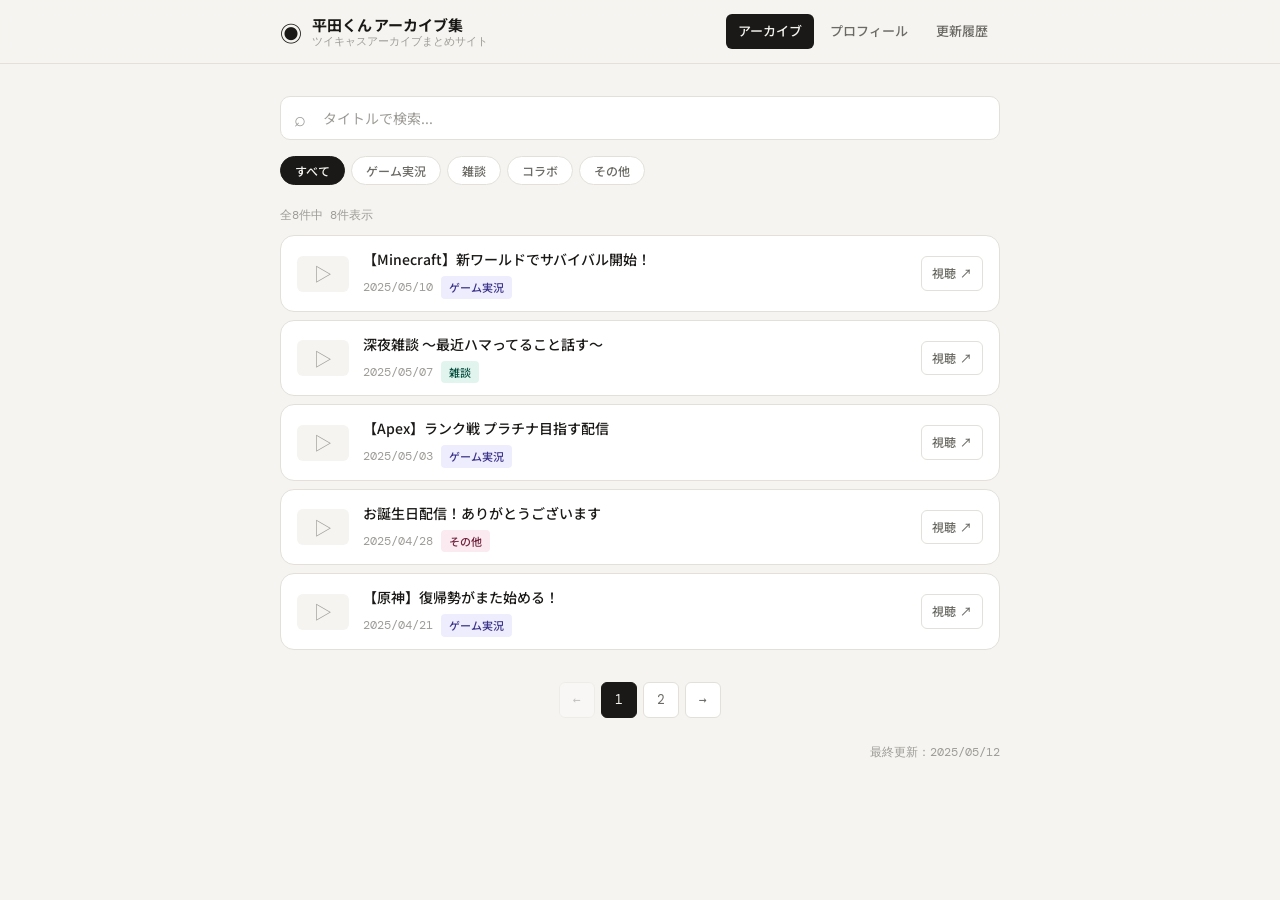
==== index.html @ e13c31fb "タイトル変更" ====
<!DOCTYPE html>
<html lang="ja">
<head>
  <meta charset="UTF-8" />
  <meta name="viewport" content="width=device-width, initial-scale=1.0" />
  <title>平田くん アーカイブまとめサイト</title>
  <link rel="stylesheet" href="/css/style.css" />
  <link rel="preconnect" href="https://fonts.googleapis.com" />
  <link rel="preconnect" href="https://fonts.gstatic.com" crossorigin />
  <link href="https://fonts.googleapis.com/css2?family=Noto+Sans+JP:wght@400;500;700&family=DM+Mono:wght@400;500&display=swap" rel="stylesheet" />
</head>
<body>

  <header class="site-header">
    <div class="inner">
      <div class="header-left">
        <div class="site-logo">
          <span class="logo-icon">◉</span>
          <div>
            <p class="site-name">平田くん アーカイブ集</p>
            <p class="site-sub">ツイキャスアーカイブまとめサイト</p>
          </div>
        </div>
      </div>
      <nav class="site-nav">
        <a href="#" class="nav-link active">アーカイブ</a>
        <a href="#" class="nav-link">プロフィール</a>
        <a href="#" class="nav-link">更新履歴</a>
      </nav>
    </div>
  </header>

  <main class="main">
    <div class="inner">

      <div class="search-wrap">
        <span class="search-icon">⌕</span>
        <input type="text" id="searchInput" class="search-input" placeholder="タイトルで検索..." />
      </div>

      <div class="filter-row" id="filterRow">
        <button class="tag active" data-cat="all">すべて</button>
        <button class="tag" data-cat="game">ゲーム実況</button>
        <button class="tag" data-cat="talk">雑談</button>
        <button class="tag" data-cat="collab">コラボ</button>
        <button class="tag" data-cat="other">その他</button>
      </div>

      <p class="result-count" id="resultCount"></p>

      <ul class="archive-list" id="archiveList">
        <!-- カードはJSで描画されます -->
      </ul>

      <div class="pagination" id="pagination"></div>

      <p class="update-note">最終更新：2025/05/12</p>

    </div>
  </main>

  <script src="/js/main.js"></script>
</body>
</html>
---- css/style.css ----
/* ===========================
   リセット & 基本設定
=========================== */
*, *::before, *::after {
  box-sizing: border-box;
  margin: 0;
  padding: 0;
}

:root {
  --bg:          #f5f4f0;
  --surface:     #ffffff;
  --border:      #e2e0d8;
  --border-dark: #c8c6bc;
  --text:        #1a1917;
  --text-muted:  #6b6a65;
  --text-faint:  #9e9c97;
  --accent:      #2a2a2a;

  --badge-game-bg:   #eeedfe;
  --badge-game-text: #3c3489;
  --badge-talk-bg:   #e1f5ee;
  --badge-talk-text: #085041;
  --badge-collab-bg: #faeeda;
  --badge-collab-text: #633806;
  --badge-other-bg:  #fbeaf0;
  --badge-other-text: #72243e;

  --radius-sm: 6px;
  --radius-md: 10px;
  --radius-lg: 14px;

  --font-body: 'Noto Sans JP', sans-serif;
  --font-mono: 'DM Mono', monospace;

  --header-h: 64px;
}

html { font-size: 16px; }

body {
  font-family: var(--font-body);
  background: var(--bg);
  color: var(--text);
  line-height: 1.7;
  min-height: 100vh;
}

/* ===========================
   レイアウト
=========================== */
.inner {
  max-width: 760px;
  margin: 0 auto;
  padding: 0 1.25rem;
}

/* ===========================
   ヘッダー
=========================== */
.site-header {
  position: sticky;
  top: 0;
  z-index: 100;
  height: var(--header-h);
  background: rgba(245, 244, 240, 0.88);
  backdrop-filter: blur(10px);
  border-bottom: 1px solid var(--border);
}

.site-header .inner {
  height: 100%;
  display: flex;
  align-items: center;
  justify-content: space-between;
  gap: 1rem;
}

.site-logo {
  display: flex;
  align-items: center;
  gap: 10px;
}

.logo-icon {
  font-size: 22px;
  line-height: 1;
  color: var(--text);
  flex-shrink: 0;
}

.site-name {
  font-size: 15px;
  font-weight: 700;
  letter-spacing: -0.01em;
  color: var(--text);
  line-height: 1.3;
}

.site-sub {
  font-size: 11px;
  color: var(--text-faint);
  font-family: var(--font-mono);
  line-height: 1.2;
}

.site-nav {
  display: flex;
  gap: 4px;
  flex-shrink: 0;
}

.nav-link {
  font-size: 13px;
  font-weight: 500;
  color: var(--text-muted);
  text-decoration: none;
  padding: 6px 12px;
  border-radius: var(--radius-sm);
  transition: background 0.15s, color 0.15s;
}

.nav-link:hover {
  background: var(--border);
  color: var(--text);
}

.nav-link.active {
  background: var(--text);
  color: var(--bg);
}

/* ===========================
   メイン
=========================== */
.main {
  padding: 2rem 0 4rem;
}

/* ===========================
   検索バー
=========================== */
.search-wrap {
  position: relative;
  margin-bottom: 1rem;
}

.search-icon {
  position: absolute;
  left: 14px;
  top: 50%;
  transform: translateY(-50%);
  font-size: 20px;
  color: var(--text-faint);
  pointer-events: none;
  line-height: 1;
}

.search-input {
  width: 100%;
  height: 44px;
  padding: 0 14px 0 42px;
  background: var(--surface);
  border: 1px solid var(--border);
  border-radius: var(--radius-md);
  font-size: 14px;
  font-family: var(--font-body);
  color: var(--text);
  outline: none;
  transition: border-color 0.15s;
}

.search-input::placeholder {
  color: var(--text-faint);
}

.search-input:focus {
  border-color: var(--border-dark);
}

/* ===========================
   フィルタータグ
=========================== */
.filter-row {
  display: flex;
  flex-wrap: wrap;
  gap: 6px;
  margin-bottom: 1.25rem;
}

.tag {
  font-size: 12px;
  font-weight: 500;
  padding: 5px 14px;
  border-radius: 100px;
  border: 1px solid var(--border);
  color: var(--text-muted);
  background: var(--surface);
  cursor: pointer;
  transition: background 0.15s, color 0.15s, border-color 0.15s;
  font-family: var(--font-body);
}

.tag:hover {
  border-color: var(--border-dark);
  color: var(--text);
}

.tag.active {
  background: var(--text);
  color: var(--bg);
  border-color: var(--text);
}

/* ===========================
   件数表示
=========================== */
.result-count {
  font-size: 12px;
  font-family: var(--font-mono);
  color: var(--text-faint);
  margin-bottom: 10px;
}

/* ===========================
   アーカイブカード
=========================== */
.archive-list {
  list-style: none;
  display: flex;
  flex-direction: column;
  gap: 8px;
}

.archive-card {
  display: flex;
  align-items: center;
  gap: 14px;
  background: var(--surface);
  border: 1px solid var(--border);
  border-radius: var(--radius-lg);
  padding: 12px 16px;
  transition: border-color 0.15s, transform 0.1s;
  animation: fadeIn 0.2s ease both;
}

.archive-card:hover {
  border-color: var(--border-dark);
  transform: translateY(-1px);
}

@keyframes fadeIn {
  from { opacity: 0; transform: translateY(6px); }
  to   { opacity: 1; transform: translateY(0); }
}

.card-thumb {
  width: 52px;
  height: 36px;
  background: var(--bg);
  border-radius: var(--radius-sm);
  display: flex;
  align-items: center;
  justify-content: center;
  flex-shrink: 0;
  font-size: 18px;
  color: var(--text-faint);
}

.card-body {
  flex: 1;
  min-width: 0;
}

.card-title {
  font-size: 14px;
  font-weight: 500;
  color: var(--text);
  white-space: nowrap;
  overflow: hidden;
  text-overflow: ellipsis;
}

.card-meta {
  display: flex;
  align-items: center;
  gap: 8px;
  margin-top: 4px;
}

.card-date {
  font-size: 12px;
  font-family: var(--font-mono);
  color: var(--text-faint);
}

.badge {
  font-size: 11px;
  font-weight: 500;
  padding: 2px 8px;
  border-radius: 4px;
}

.badge-game   { background: var(--badge-game-bg);   color: var(--badge-game-text); }
.badge-talk   { background: var(--badge-talk-bg);   color: var(--badge-talk-text); }
.badge-collab { background: var(--badge-collab-bg); color: var(--badge-collab-text); }
.badge-other  { background: var(--badge-other-bg);  color: var(--badge-other-text); }

.card-link {
  font-size: 12px;
  font-weight: 500;
  color: var(--text-muted);
  text-decoration: none;
  display: flex;
  align-items: center;
  gap: 4px;
  flex-shrink: 0;
  padding: 6px 10px;
  border: 1px solid var(--border);
  border-radius: var(--radius-sm);
  transition: background 0.15s, border-color 0.15s, color 0.15s;
}

.card-link:hover {
  background: var(--bg);
  border-color: var(--border-dark);
  color: var(--text);
}

/* ===========================
   ページネーション
=========================== */
.pagination {
  display: flex;
  align-items: center;
  justify-content: center;
  gap: 6px;
  margin-top: 2rem;
}

.page-btn {
  font-size: 13px;
  font-family: var(--font-mono);
  min-width: 36px;
  height: 36px;
  padding: 0 10px;
  border: 1px solid var(--border);
  border-radius: var(--radius-sm);
  background: var(--surface);
  color: var(--text-muted);
  cursor: pointer;
  transition: background 0.15s, color 0.15s, border-color 0.15s;
}

.page-btn:hover:not(:disabled) {
  border-color: var(--border-dark);
  color: var(--text);
}

.page-btn.active {
  background: var(--text);
  color: var(--bg);
  border-color: var(--text);
}

.page-btn:disabled {
  opacity: 0.35;
  cursor: default;
}

/* ===========================
   更新日
=========================== */
.update-note {
  font-size: 12px;
  font-family: var(--font-mono);
  color: var(--text-faint);
  text-align: right;
  margin-top: 1.5rem;
}

/* ===========================
   空の状態
=========================== */
.empty-state {
  text-align: center;
  padding: 3rem 0;
  color: var(--text-faint);
  font-size: 14px;
}

/* ===========================
   レスポンシブ
=========================== */
@media (max-width: 560px) {
  .site-sub { display: none; }
  .nav-link { padding: 6px 8px; font-size: 12px; }
  .card-link span { display: none; }
  .card-link { padding: 6px; }
}
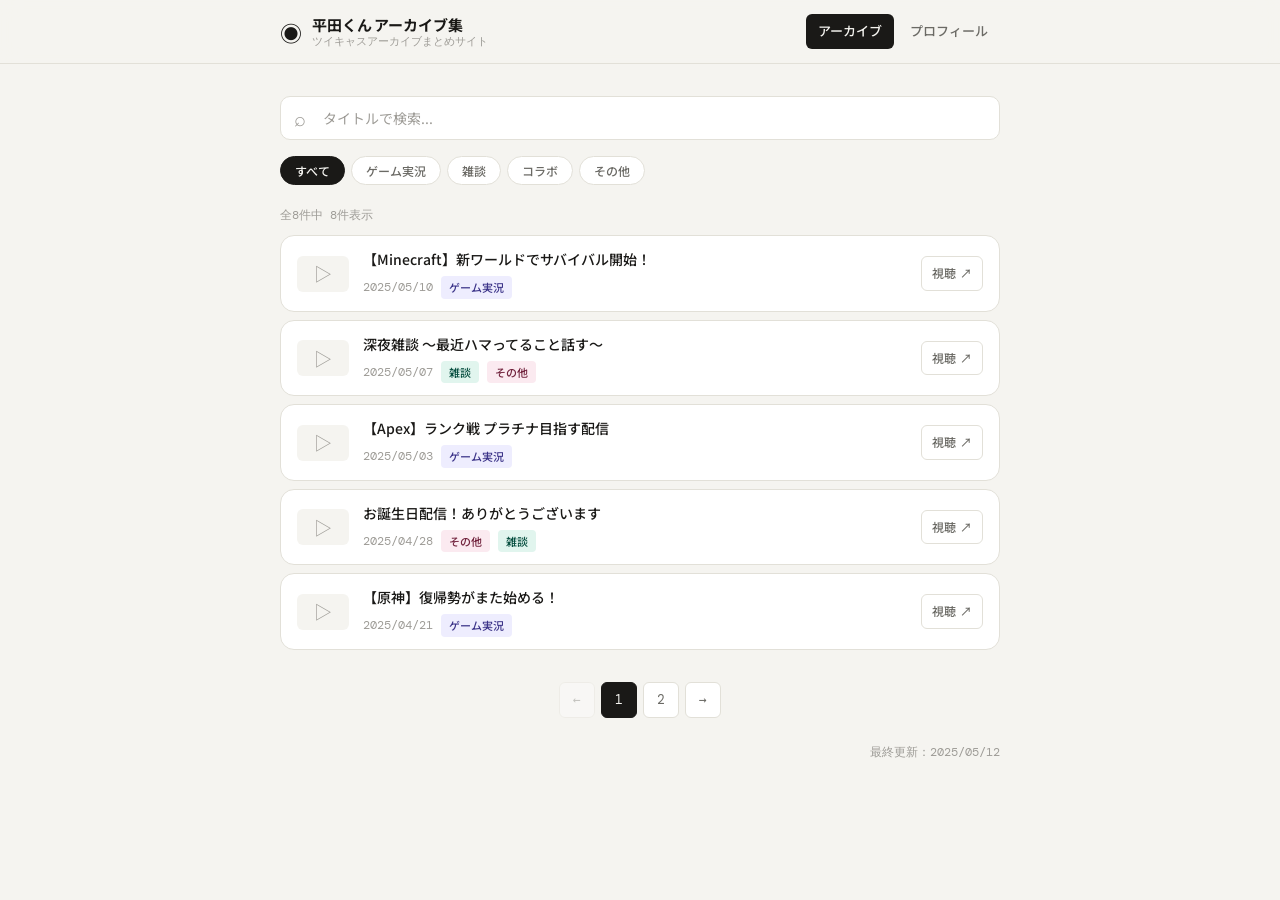
==== commit 6458af7d: "タグ複数設定 絞り込み調整" ====
--- a/index.html
+++ b/index.html
@@ -23,9 +23,8 @@
         </div>
       </div>
       <nav class="site-nav">
-        <a href="#" class="nav-link active">アーカイブ</a>
-        <a href="#" class="nav-link">プロフィール</a>
-        <a href="#" class="nav-link">更新履歴</a>
+        <a href="index.html" class="nav-link active">アーカイブ</a>
+        <a href="profile.html" class="nav-link">プロフィール</a>
       </nav>
     </div>
   </header>
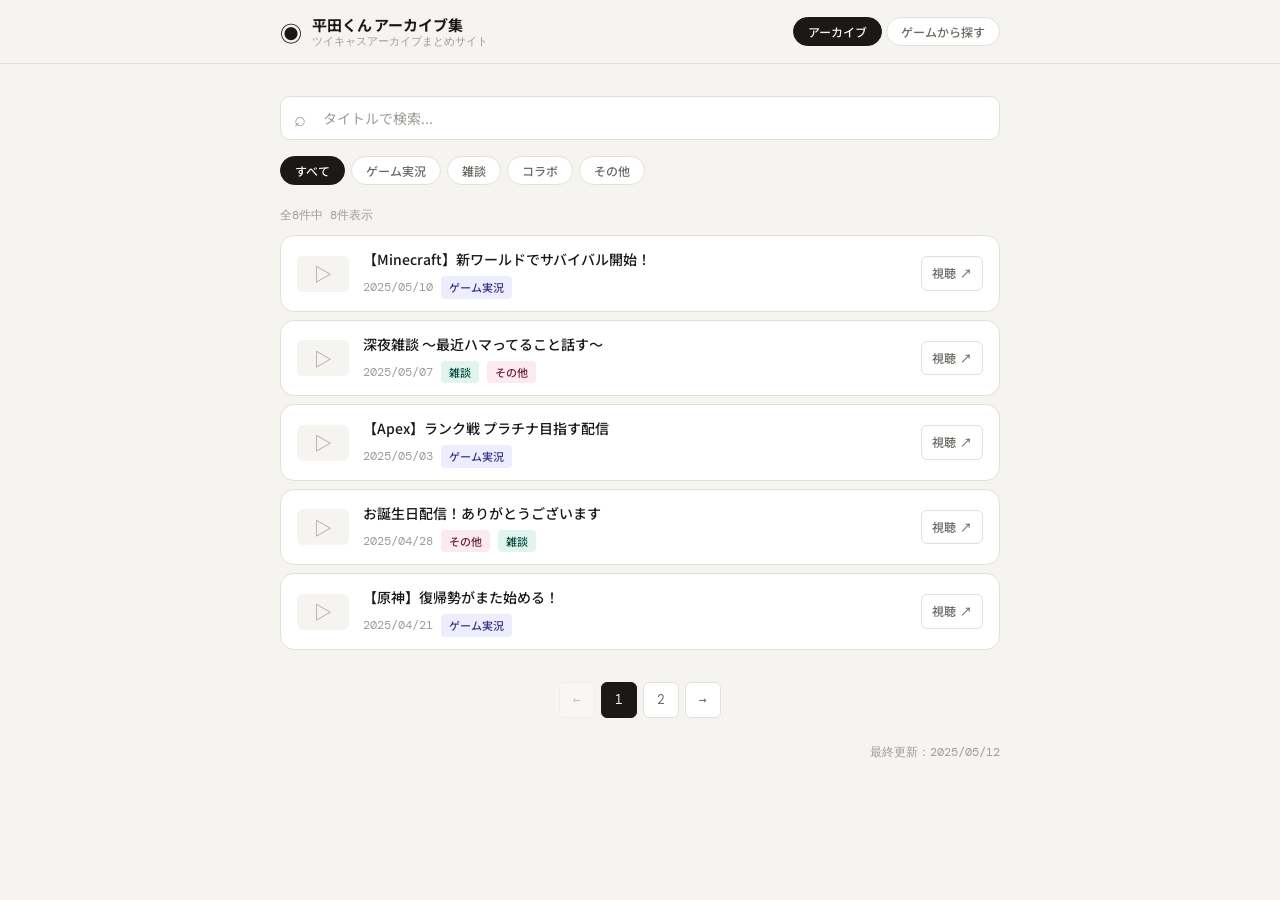
==== commit 65cc904e: "ゲーム一覧からモーダルで詳細表示" ====
--- a/index.html
+++ b/index.html
@@ -22,39 +22,59 @@
           </div>
         </div>
       </div>
-      <nav class="site-nav">
-        <a href="index.html" class="nav-link active">アーカイブ</a>
-        <a href="profile.html" class="nav-link">プロフィール</a>
-      </nav>
+
+        <!-- タブボタン -->
+        <div id="tabRow">
+            <button class="tag active" data-tab="archive">アーカイブ</button>
+            <button class="tag" data-tab="game">ゲームから探す</button>
+        </div>
     </div>
   </header>
 
   <main class="main">
     <div class="inner">
 
-      <div class="search-wrap">
-        <span class="search-icon">⌕</span>
-        <input type="text" id="searchInput" class="search-input" placeholder="タイトルで検索..." />
-      </div>
+        <!-- アーカイブセクション（既存をこれで囲む） -->
+        <section id="archiveSection">
 
-      <div class="filter-row" id="filterRow">
-        <button class="tag active" data-cat="all">すべて</button>
-        <button class="tag" data-cat="game">ゲーム実況</button>
-        <button class="tag" data-cat="talk">雑談</button>
-        <button class="tag" data-cat="collab">コラボ</button>
-        <button class="tag" data-cat="other">その他</button>
-      </div>
+            <div class="search-wrap">
+            <span class="search-icon">⌕</span>
+                <input type="text" id="searchInput" class="search-input" placeholder="タイトルで検索..." />
+            </div>
 
-      <p class="result-count" id="resultCount"></p>
+            <div class="filter-row" id="filterRow">
+                <button class="tag active" data-cat="all">すべて</button>
+                <button class="tag" data-cat="game">ゲーム実況</button>
+                <button class="tag" data-cat="talk">雑談</button>
+                <button class="tag" data-cat="collab">コラボ</button>
+                <button class="tag" data-cat="other">その他</button>
+            </div>
 
-      <ul class="archive-list" id="archiveList">
-        <!-- カードはJSで描画されます -->
-      </ul>
+            <p class="result-count" id="resultCount"></p>
 
-      <div class="pagination" id="pagination"></div>
+            <ul class="archive-list" id="archiveList">
+                <!-- カードはJSで描画されます -->
+            </ul>
 
-      <p class="update-note">最終更新：2025/05/12</p>
+            <div class="pagination" id="pagination"></div>
 
+            <p class="update-note">最終更新：2025/05/12</p>
+        </section>
+
+         <!-- ゲームセクション（新規） -->
+        <section id="gameSection" style="display:none">
+            <div id="gameTab"></div>
+        </section>
+
+        <div id="gameModal" class="modal-overlay" style="display:none">
+            <div class="modal-window">
+                <div class="modal-header">
+                <h3 id="modalTitle" class="modal-game-title"></h3>
+                <button id="modalClose" class="modal-close">✕</button>
+                </div>
+                <ul id="modalArchiveList" class="archive-list"></ul>
+            </div>
+        </div>
     </div>
   </main>
 
--- a/css/style.css
+++ b/css/style.css
@@ -389,6 +389,97 @@
   font-size: 14px;
 }
 
+
+/* ===========================
+   ゲームタブ
+=========================== */
+.game-list {
+  list-style: none;
+  padding: 0;
+  display: flex;
+  flex-direction: column;
+  gap: 4px;
+  margin-bottom: 24px;
+}
+
+.game-item {
+  display: flex;
+  justify-content: space-between;
+  align-items: center;
+  padding: 10px 16px;
+  border-radius: 8px;
+  cursor: pointer;
+  transition: background 0.15s;
+}
+
+.game-item:hover  { background: var(--hover-bg, #f0f0f0); }
+.game-item.active { background: var(--accent, #6366f1); color: #fff; }
+
+.game-count {
+  font-size: 0.8em;
+  opacity: 0.6;
+}
+
+.game-results-heading {
+  margin: 0 0 12px;
+  font-size: 1rem;
+}
+
+
+/* ===========================
+   ゲームタブ - モーダル
+=========================== */
+.modal-overlay {
+  position: fixed;
+  inset: 0;
+  background: rgba(0, 0, 0, 0.5);
+  display: flex;
+  align-items: center;
+  justify-content: center;
+  z-index: 1000;
+}
+
+.modal-window {
+  background: #fff;
+  border-radius: 12px;
+  width: min(600px, 90vw);
+  max-height: 80vh;
+  display: flex;
+  flex-direction: column;
+  overflow: hidden;
+  box-shadow: 0 8px 32px rgba(0,0,0,0.2);
+}
+
+.modal-header {
+  display: flex;
+  align-items: center;
+  justify-content: space-between;
+  padding: 16px 20px;
+  border-bottom: 1px solid #eee;
+}
+
+.modal-game-title {
+  margin: 0;
+  font-size: 1rem;
+}
+
+.modal-close {
+  background: none;
+  border: none;
+  font-size: 1.2rem;
+  cursor: pointer;
+  line-height: 1;
+  padding: 4px;
+}
+
+#modalArchiveList {
+  overflow-y: auto;
+  padding: 12px 16px;
+  margin: 0;
+  list-style: none;
+}
+
+
 /* ===========================
    レスポンシブ
 =========================== */
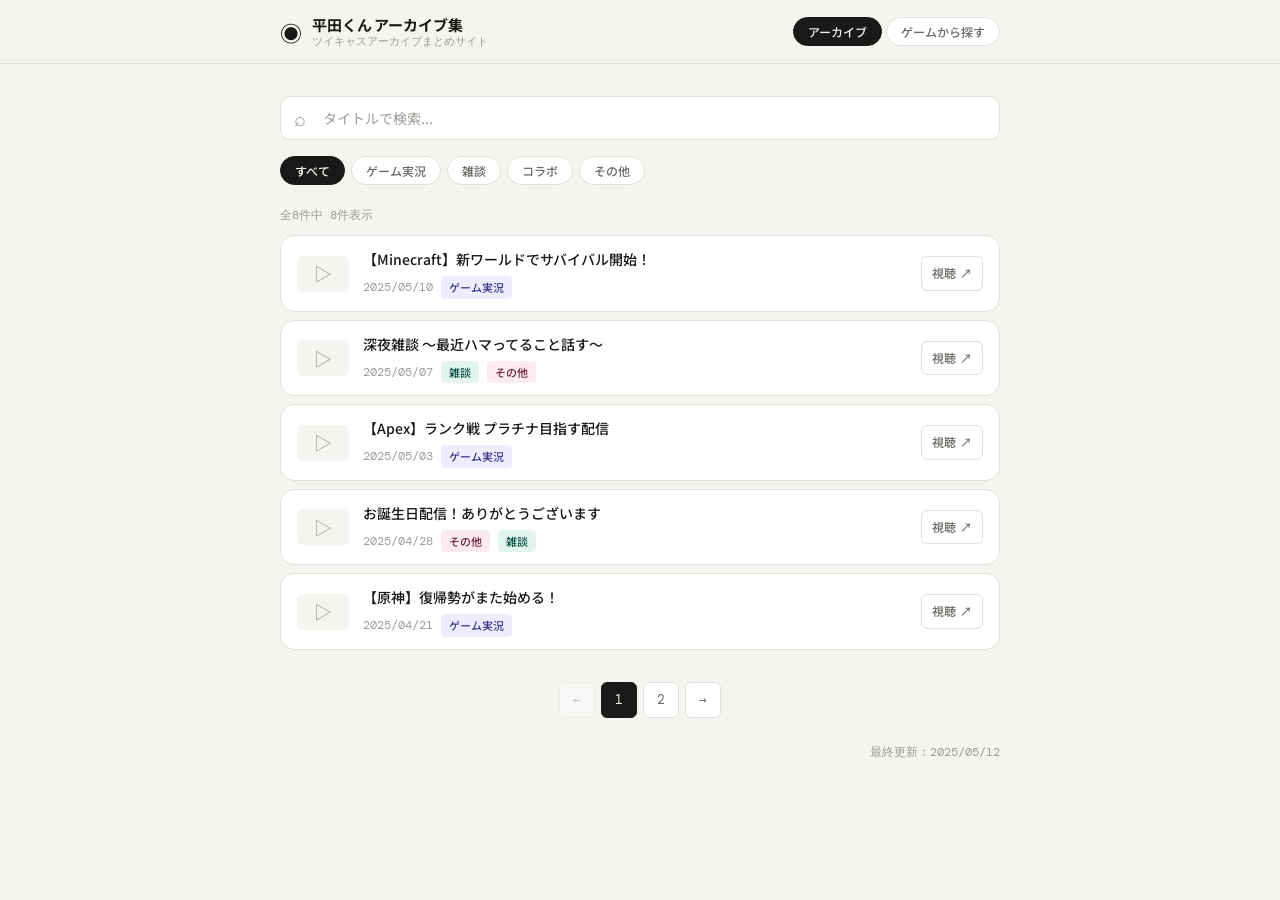
==== commit 3b4b13c4: "srcタグを相対パスに変更" ====
--- a/index.html
+++ b/index.html
@@ -4,7 +4,7 @@
   <meta charset="UTF-8" />
   <meta name="viewport" content="width=device-width, initial-scale=1.0" />
   <title>平田くん アーカイブまとめサイト</title>
-  <link rel="stylesheet" href="/css/style.css" />
+  <link rel="stylesheet" href="css/style.css" />
   <link rel="preconnect" href="https://fonts.googleapis.com" />
   <link rel="preconnect" href="https://fonts.gstatic.com" crossorigin />
   <link href="https://fonts.googleapis.com/css2?family=Noto+Sans+JP:wght@400;500;700&family=DM+Mono:wght@400;500&display=swap" rel="stylesheet" />
@@ -78,6 +78,6 @@
     </div>
   </main>
 
-  <script src="/js/main.js"></script>
+  <script src="js/main.js"></script>
 </body>
 </html>
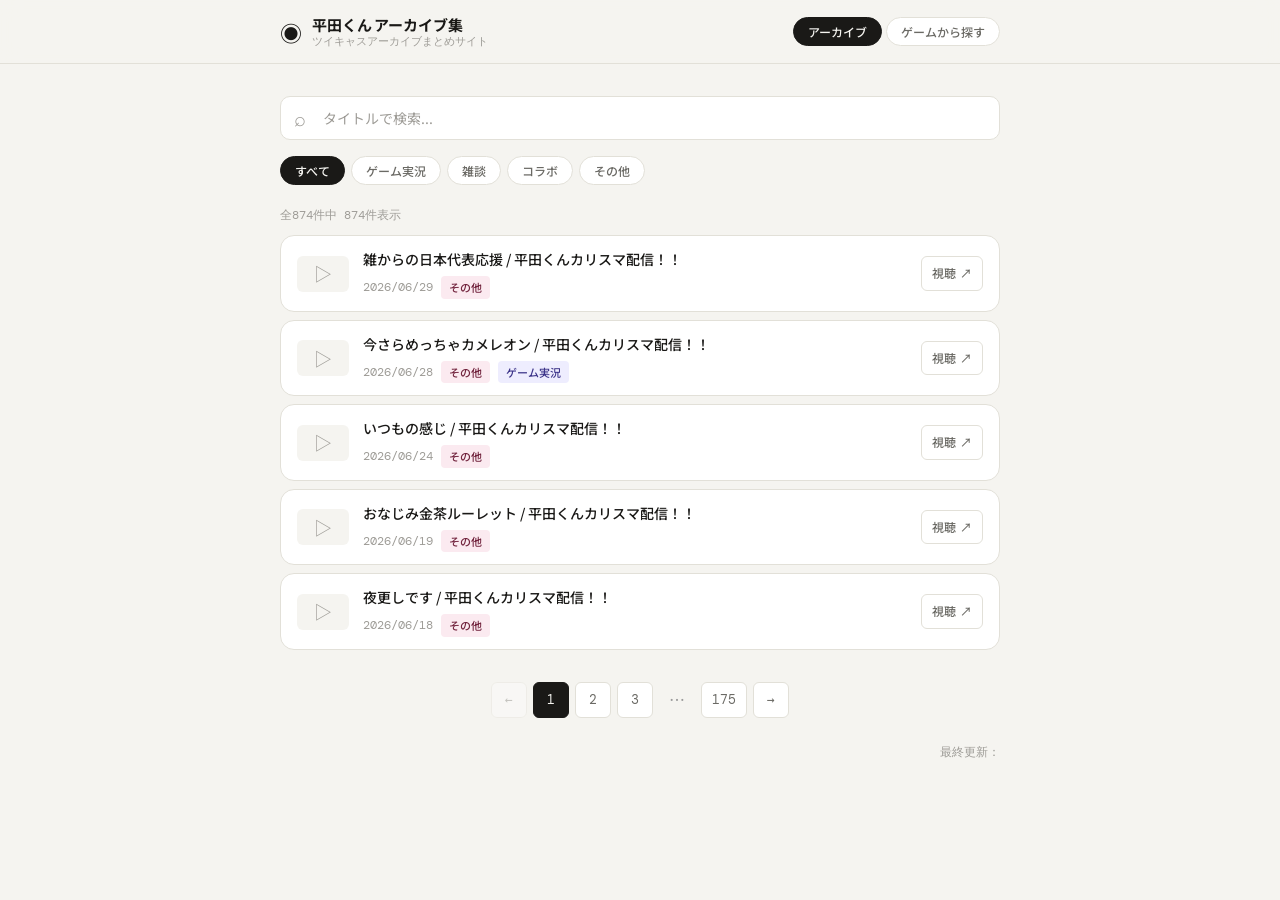
==== commit a6e7013f: "ゲームタグ自動振り分け機能作成 （未完成のため更新する必要あり）" ====
--- a/index.html
+++ b/index.html
@@ -58,7 +58,7 @@
 
             <div class="pagination" id="pagination"></div>
 
-            <p class="update-note">最終更新：2025/05/12</p>
+            <p class="update-note">最終更新：</p>
         </section>
 
          <!-- ゲームセクション（新規） -->
--- a/css/style.css
+++ b/css/style.css
@@ -368,6 +368,16 @@
   cursor: default;
 }
 
+.page-dots {
+  display: inline-flex;
+  align-items: center;
+  justify-content: center;
+  width: 36px;
+  height: 36px;
+  color: #999;
+  user-select: none;
+}
+
 /* ===========================
    更新日
 =========================== */
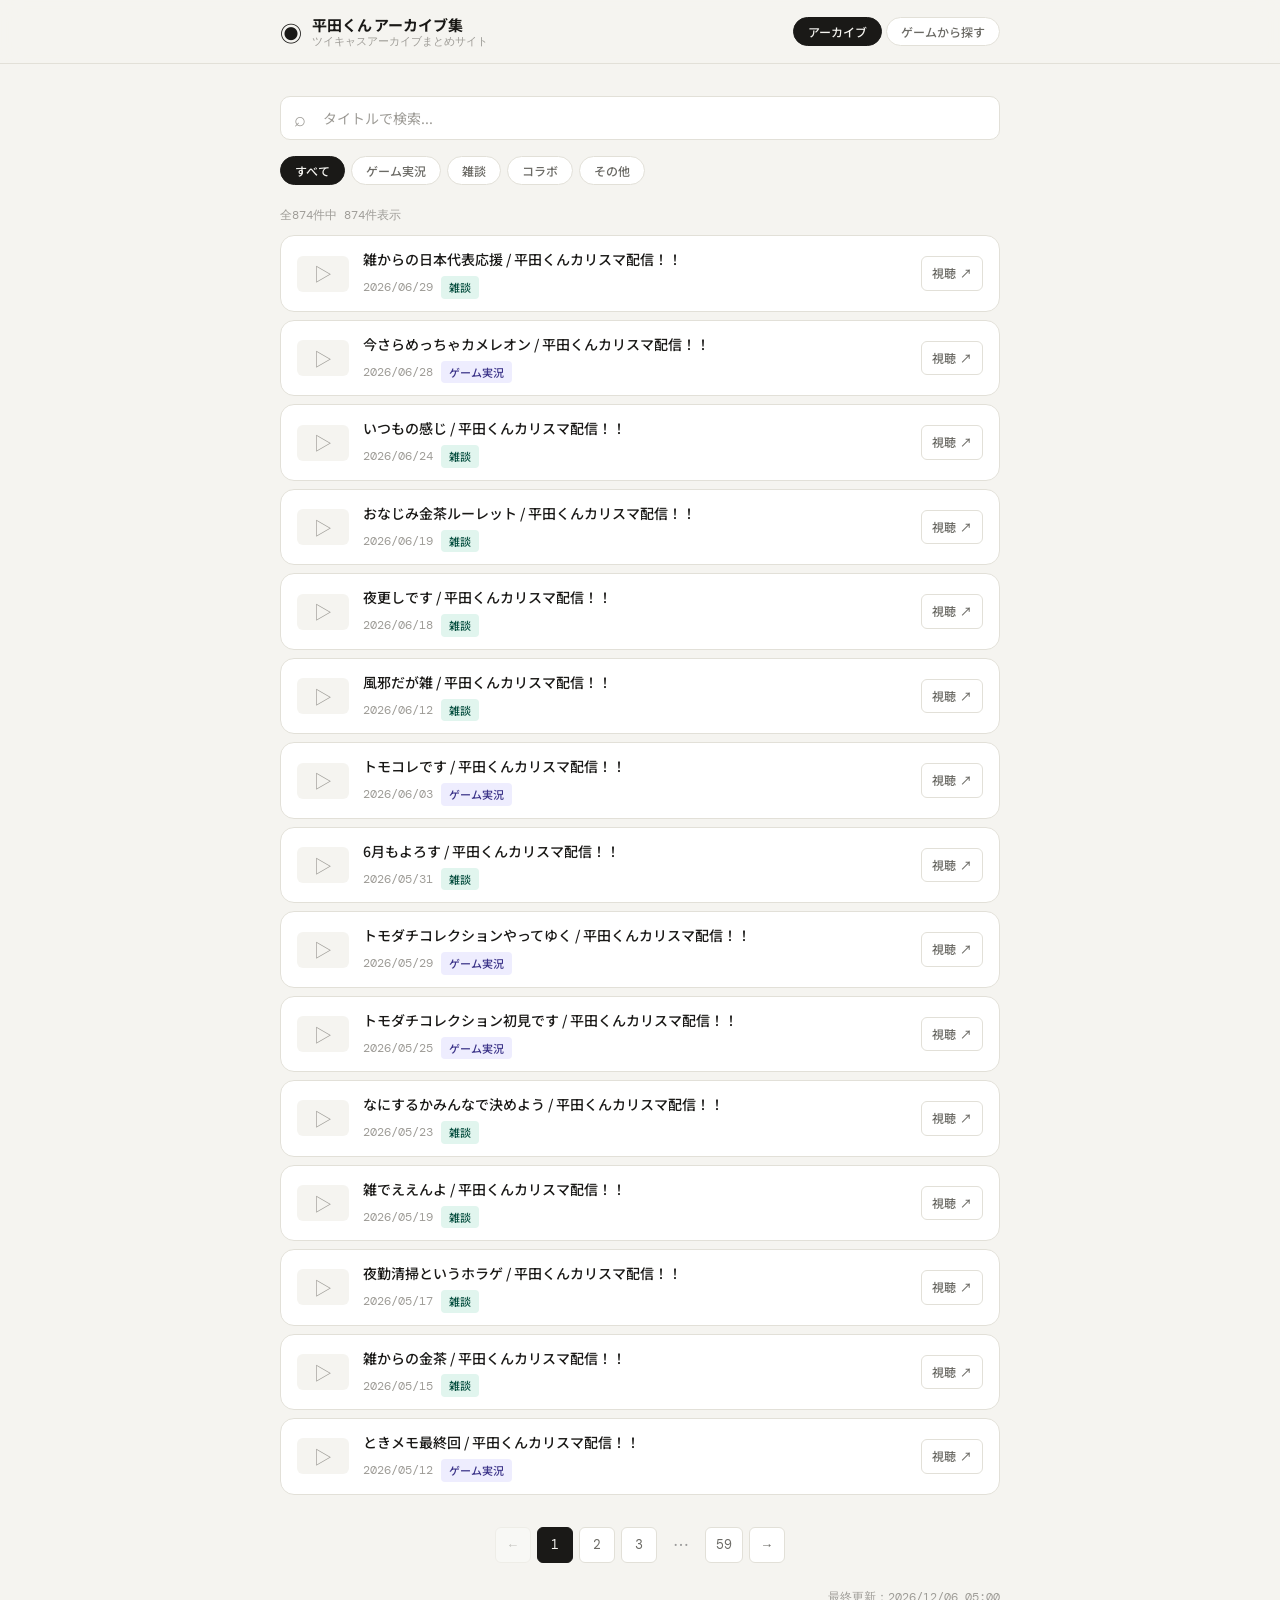
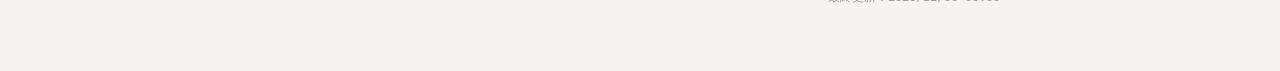
==== commit 7faee14b: "readmeをサイト来る方向けに更新 更新日時を表示する" ====
--- a/index.html
+++ b/index.html
@@ -58,7 +58,7 @@
 
             <div class="pagination" id="pagination"></div>
 
-            <p class="update-note">最終更新：</p>
+            <p class="update-note" id="updateNote">最終更新：<span id="updatedAt">--</span></p>
         </section>
 
          <!-- ゲームセクション（新規） -->
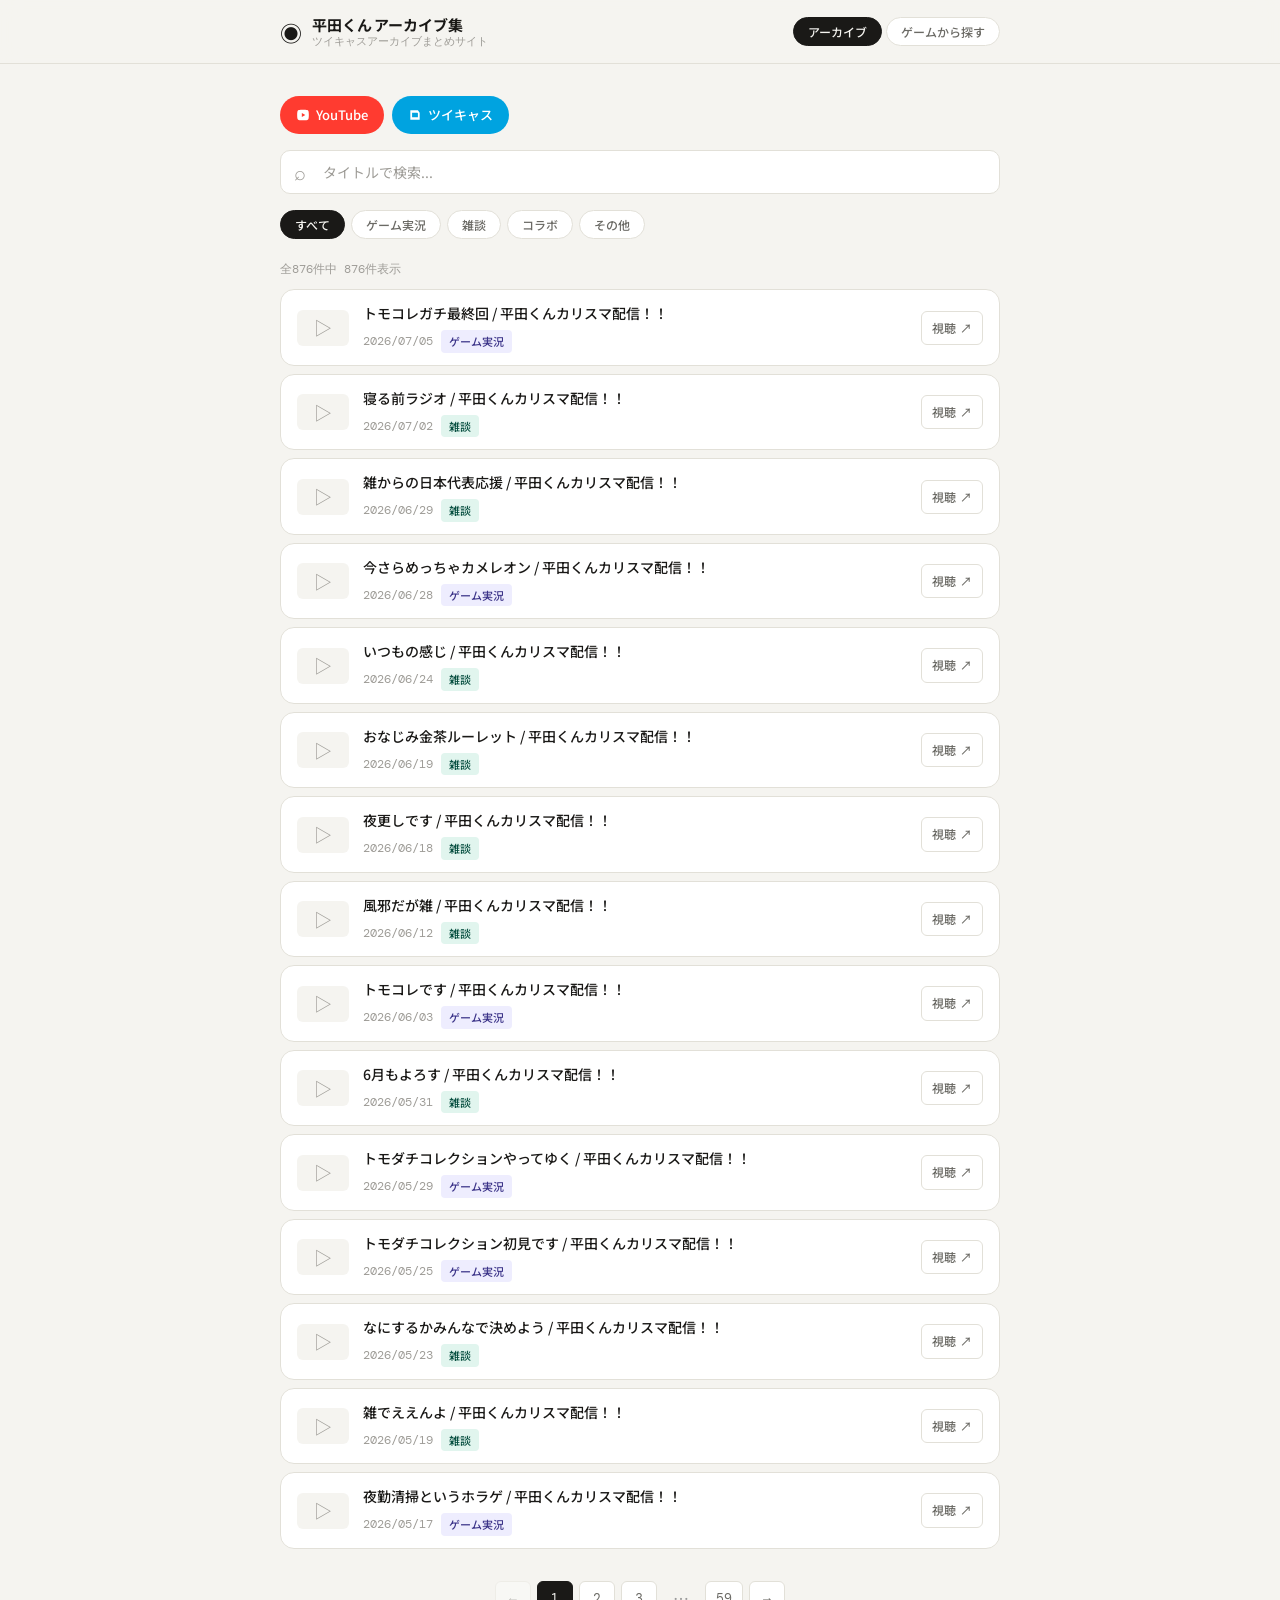
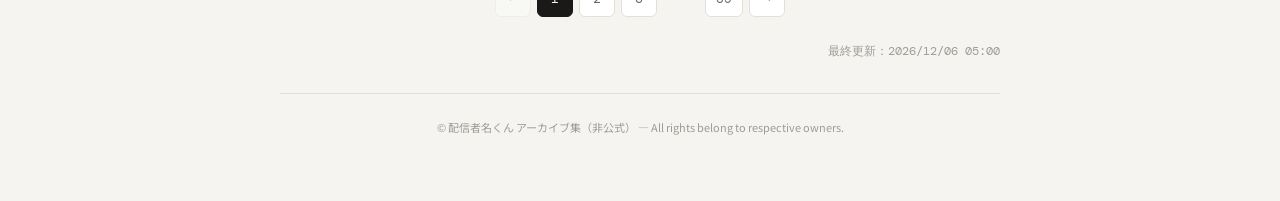
==== commit 084606de: "平田くんのSNSリンクとお問い合わせフォームを追加（コメントアウト済）" ====
--- a/index.html
+++ b/index.html
@@ -37,6 +37,17 @@
         <!-- アーカイブセクション（既存をこれで囲む） -->
         <section id="archiveSection">
 
+            <div class="social-links">
+                <a class="btn-youtube" href="https://www.youtube.com/channel/UCadz_t351hPYArMeHOufq6A" target="_blank" rel="noopener">
+                <svg viewBox="0 0 24 24" fill="currentColor"><path d="M12 3c2.4 0 5.7.25 7.44.6a2.7 2.7 0 0 1 2 1.93C21.75 6.9 22 9 22 12s-.25 5.1-.56 6.47a2.7 2.7 0 0 1-2 1.93C17.7 20.75 14.4 21 12 21s-5.7-.25-7.44-.6a2.7 2.7 0 0 1-2-1.93C2.25 17.1 2 15 2 12s.25-5.1.56-6.47a2.7 2.7 0 0 1 2-1.93C6.3 3.25 9.6 3 12 3Zm-2 5.6v6.8L16 12l-6-3.4Z"/></svg>
+                YouTube
+                </a>
+                <a class="btn-twicas" href="https://en.twitcasting.tv/jr_hirata" target="_blank" rel="noopener">
+                <svg viewBox="0 0 24 24" fill="currentColor"><path d="M4 4h13l3 4v12H4V4Zm3 4v8h10V9.2L16 8H7Z"/></svg>
+                ツイキャス
+                </a>
+            </div>
+
             <div class="search-wrap">
             <span class="search-icon">⌕</span>
                 <input type="text" id="searchInput" class="search-input" placeholder="タイトルで検索..." />
@@ -75,6 +86,56 @@
                 <ul id="modalArchiveList" class="archive-list"></ul>
             </div>
         </div>
+
+         <!-- ============ お問い合わせ ============ -->
+        <!-- <section class="contact-section" id="contact">
+            <div class="contact-head">
+                <h2>お問い合わせ</h2>
+                <p>掲載内容の修正・削除依頼などはこちらからお願いします。</p>
+                </div>
+            
+                <div class="contact-card">
+                <form class="contact" action="mailto:your-address@example.com" method="post" enctype="text/plain">
+                    <div class="field-row">
+                    <div class="field">
+                        <label for="name">お名前 <span class="req">必須</span></label>
+                        <input id="name" name="name" type="text" placeholder="例）山田 太郎" required>
+                    </div>
+                    <div class="field">
+                        <label for="email">メールアドレス <span class="req">必須</span></label>
+                        <input id="email" name="email" type="email" placeholder="example@mail.com" required>
+                    </div>
+                    </div>
+            
+                    <div class="field">
+                    <label for="category">お問い合わせ種別</label>
+                    <select id="category" name="category">
+                        <option>掲載情報の修正・更新</option>
+                        <option>削除のご依頼</option>
+                        <option>その他</option>
+                    </select>
+                    </div>
+            
+                    <div class="field">
+                    <label for="message">お問い合わせ内容 <span class="req">必須</span></label>
+                    <textarea id="message" name="message" placeholder="対象ページのURLなど、できるだけ詳しくご記入ください。" required></textarea>
+                    </div>
+            
+                    <label class="consent">
+                    <input type="checkbox" required>
+                    当サイトが非公式のファン運営であることを理解したうえで送信します。
+                    </label>
+            
+                    <div class="submit-row">
+                    <button type="submit" class="submit">送信する</button>
+                    <span class="submit-hint">※ 現在はメールクライアント経由の送信です。フォーム送信サービスに接続すると自動送信になります。</span>
+                    </div>
+                </form>
+            </div>
+        </section> -->
+
+        <footer>© 配信者名くん アーカイブ集（非公式） — All rights belong to respective owners.</footer>
+
     </div>
   </main>
 
--- a/css/style.css
+++ b/css/style.css
@@ -489,6 +489,190 @@
   list-style: none;
 }
 
+/* ===========================
+   ヘッダー内 配信者リンク（YouTube / ツイキャス）
+   ※ archiveSection内、検索バーの上に表示
+=========================== */
+.social-links {
+  display: flex;
+  gap: 8px;
+  margin-bottom: 1rem;
+  flex-wrap: wrap;
+}
+
+.social-links a {
+  display: flex;
+  align-items: center;
+  gap: 6px;
+  font-size: 13px;
+  font-weight: 500;
+  font-family: var(--font-body);
+  text-decoration: none;
+  color: #fff;
+  padding: 8px 16px;
+  border-radius: 100px;
+  transition: opacity 0.15s, transform 0.1s;
+}
+
+.social-links a:hover {
+  opacity: 0.88;
+  transform: translateY(-1px);
+}
+
+.social-links svg {
+  width: 14px;
+  height: 14px;
+  flex-shrink: 0;
+}
+
+.btn-youtube { background: #ff3b30; }
+.btn-twicas  { background: #00a3e0; }
+
+
+/* ===========================
+   お問い合わせ
+=========================== */
+.contact-section {
+  margin-top: 3rem;
+  padding-top: 2rem;
+  border-top: 1px solid var(--border);
+}
+
+.contact-head h2 {
+  font-size: 16px;
+  font-weight: 700;
+  color: var(--text);
+  margin-bottom: 4px;
+}
+
+.contact-head p {
+  font-size: 13px;
+  color: var(--text-muted);
+  margin-bottom: 1.25rem;
+}
+
+.contact-card {
+  background: var(--surface);
+  border: 1px solid var(--border);
+  border-radius: var(--radius-lg);
+  padding: 1.5rem;
+}
+
+form.contact {
+  display: flex;
+  flex-direction: column;
+  gap: 1rem;
+}
+
+.field-row {
+  display: flex;
+  gap: 1rem;
+}
+
+.field-row .field { flex: 1; }
+
+.field {
+  display: flex;
+  flex-direction: column;
+  gap: 6px;
+}
+
+.field label {
+  font-size: 12px;
+  font-weight: 500;
+  color: var(--text-muted);
+}
+
+.field label .req {
+  color: #c0392b;
+  font-size: 11px;
+  margin-left: 2px;
+}
+
+.field input,
+.field select,
+.field textarea {
+  width: 100%;
+  padding: 10px 12px;
+  background: var(--bg);
+  border: 1px solid var(--border);
+  border-radius: var(--radius-sm);
+  font-size: 14px;
+  font-family: var(--font-body);
+  color: var(--text);
+  outline: none;
+  transition: border-color 0.15s;
+}
+
+.field textarea {
+  min-height: 110px;
+  resize: vertical;
+  line-height: 1.7;
+}
+
+.field input:focus,
+.field select:focus,
+.field textarea:focus {
+  border-color: var(--border-dark);
+}
+
+.field input::placeholder,
+.field textarea::placeholder {
+  color: var(--text-faint);
+}
+
+.consent {
+  display: flex;
+  align-items: flex-start;
+  gap: 8px;
+  font-size: 12px;
+  color: var(--text-muted);
+}
+
+.consent input {
+  margin-top: 3px;
+  accent-color: var(--text);
+}
+
+.submit-row {
+  display: flex;
+  align-items: center;
+  justify-content: space-between;
+  gap: 12px;
+  flex-wrap: wrap;
+}
+
+button.submit {
+  font-family: var(--font-body);
+  font-size: 13px;
+  font-weight: 700;
+  color: var(--bg);
+  background: var(--text);
+  border: none;
+  padding: 10px 24px;
+  border-radius: 100px;
+  cursor: pointer;
+  transition: opacity 0.15s;
+}
+
+button.submit:hover { opacity: 0.85; }
+
+.submit-hint {
+  font-size: 11px;
+  color: var(--text-faint);
+}
+
+/* ===========================
+   フッター
+=========================== */
+footer {
+  text-align: center;
+  font-size: 11px;
+  color: var(--text-faint);
+  margin-top: 2rem;
+  padding-top: 1.5rem;
+  border-top: 1px solid var(--border);
+}
 
 /* ===========================
    レスポンシブ
@@ -498,4 +682,6 @@
   .nav-link { padding: 6px 8px; font-size: 12px; }
   .card-link span { display: none; }
   .card-link { padding: 6px; }
-}
+  .field-row { flex-direction: column; }
+  .social-links a { padding: 8px 12px; }
+}
